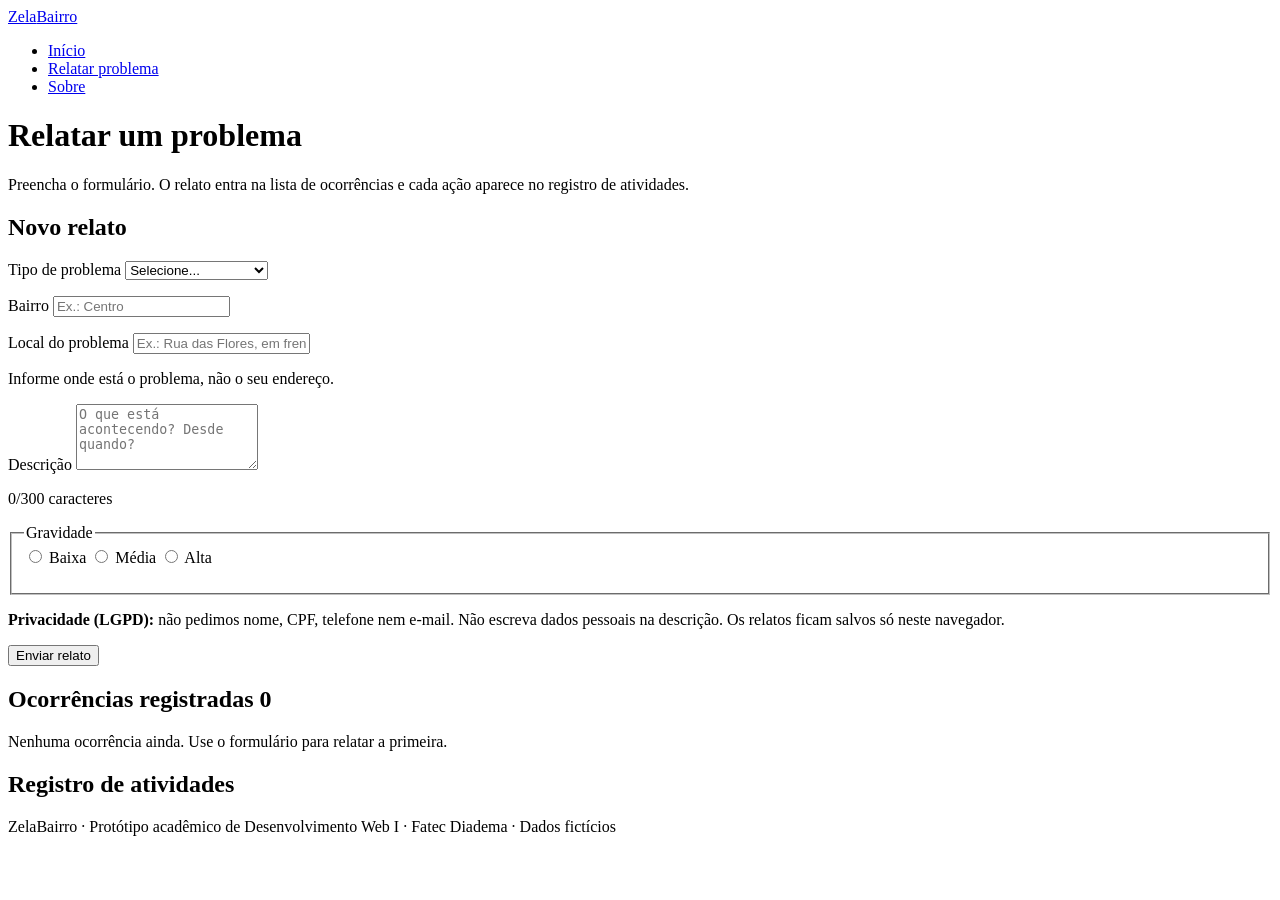
==== relatar.html @ abe84ed1 "Estrutura inicial: páginas Início, Relatar e Sobre com HTML semântico e navegação" ====
<!DOCTYPE html>
<html lang="pt-BR">
<head>
  <meta charset="UTF-8">
  <meta name="viewport" content="width=device-width, initial-scale=1.0">
  <meta name="description" content="Relate um problema de zeladoria e acompanhe as ocorrências registradas.">
  <title>ZelaBairro | Relatar problema</title>
  <link rel="stylesheet" href="css/style.css">
</head>
<body>
  <header class="cabecalho">
    <div class="largura-max cabecalho-conteudo">
      <a class="logo" href="index.html">Zela<span>Bairro</span></a>
      <nav class="menu" aria-label="Menu principal">
        <ul>
          <li><a href="index.html">Início</a></li>
          <li><a href="relatar.html" aria-current="page">Relatar problema</a></li>
          <li><a href="sobre.html">Sobre</a></li>
        </ul>
      </nav>
    </div>
  </header>

  <main class="largura-max conteudo">
    <h1>Relatar um problema</h1>
    <p class="subtitulo">Preencha o formulário. O relato entra na lista de ocorrências e cada ação aparece no registro de atividades.</p>

    <!-- Alerta para falhas ao carregar/salvar (mensagem simples, sem detalhes técnicos) -->
    <p id="alerta-sistema" class="alerta" role="alert" hidden></p>

    <div class="layout-relatar">
      <!-- ========== FORMULÁRIO ========== -->
      <section class="cartao area-formulario" aria-labelledby="titulo-formulario">
        <h2 id="titulo-formulario">Novo relato</h2>

        <form id="form-ocorrencia" class="formulario">
          <div class="linha-campos">
            <div class="campo">
              <label for="tipo">Tipo de problema</label>
              <select id="tipo" name="tipo" class="controle" required aria-describedby="erro-tipo">
                <option value="">Selecione...</option>
                <option value="buraco">Buraco na via</option>
                <option value="iluminacao">Iluminação apagada</option>
                <option value="lixo">Lixo ou entulho</option>
                <option value="calcada">Calçada danificada</option>
                <option value="arvore">Árvore com risco</option>
                <option value="outro">Outro</option>
              </select>
              <p id="erro-tipo" class="msg-erro" aria-live="polite"></p>
            </div>

            <div class="campo">
              <label for="bairro">Bairro</label>
              <input type="text" id="bairro" name="bairro" class="controle"
                     required minlength="3" maxlength="40" pattern="[A-Za-zÀ-ÿ ]+"
                     placeholder="Ex.: Centro" autocomplete="off"
                     aria-describedby="erro-bairro">
              <p id="erro-bairro" class="msg-erro" aria-live="polite"></p>
            </div>
          </div>

          <div class="campo">
            <label for="local">Local do problema</label>
            <input type="text" id="local" name="local" class="controle"
                   required minlength="5" maxlength="100"
                   placeholder="Ex.: Rua das Flores, em frente à padaria" autocomplete="off"
                   aria-describedby="dica-local erro-local">
            <p id="dica-local" class="dica">Informe onde está o problema, não o seu endereço.</p>
            <p id="erro-local" class="msg-erro" aria-live="polite"></p>
          </div>

          <div class="campo">
            <label for="descricao">Descrição</label>
            <textarea id="descricao" name="descricao" class="controle" rows="4"
                      required minlength="10" maxlength="300"
                      placeholder="O que está acontecendo? Desde quando?"
                      aria-describedby="contador-descricao erro-descricao"></textarea>
            <p id="contador-descricao" class="dica">0/300 caracteres</p>
            <p id="erro-descricao" class="msg-erro" aria-live="polite"></p>
          </div>

          <fieldset class="campo">
            <legend>Gravidade</legend>
            <div class="opcoes">
              <label><input type="radio" name="gravidade" value="baixa" required> Baixa</label>
              <label><input type="radio" name="gravidade" value="media"> Média</label>
              <label><input type="radio" name="gravidade" value="alta"> Alta</label>
            </div>
            <p id="erro-gravidade" class="msg-erro" aria-live="polite"></p>
          </fieldset>

          <!-- Só aparece no modo de edição -->
          <div class="campo" id="campo-status" hidden>
            <label for="status">Status</label>
            <select id="status" name="status" class="controle" aria-describedby="erro-status">
              <option value="aberto">Aberto</option>
              <option value="andamento">Em andamento</option>
              <option value="resolvido">Resolvido</option>
            </select>
            <p id="erro-status" class="msg-erro" aria-live="polite"></p>
          </div>

          <p class="aviso-privacidade">
            <strong>Privacidade (LGPD):</strong> não pedimos nome, CPF, telefone nem e-mail.
            Não escreva dados pessoais na descrição. Os relatos ficam salvos só neste navegador.
          </p>

          <p id="mensagem-formulario" class="mensagem" role="status"></p>

          <div class="acoes-formulario">
            <button type="submit" id="botao-enviar" class="botao botao-primario">Enviar relato</button>
            <button type="button" id="botao-cancelar" class="botao botao-secundario" hidden>Cancelar edição</button>
          </div>
        </form>
      </section>

      <!-- ========== LISTA DE OCORRÊNCIAS ========== -->
      <section class="area-lista" aria-labelledby="titulo-lista">
        <h2 id="titulo-lista">Ocorrências registradas <span id="contador-ocorrencias" class="contador">0</span></h2>
        <p id="lista-vazia" class="lista-vazia">Nenhuma ocorrência ainda. Use o formulário para relatar a primeira.</p>
        <ul id="lista-ocorrencias" class="lista-ocorrencias"></ul>
      </section>

      <!-- ========== REGISTRO DE ATIVIDADES ========== -->
      <section class="cartao area-registro" aria-labelledby="titulo-registro">
        <h2 id="titulo-registro">Registro de atividades</h2>
        <ol id="lista-registro" class="registro"></ol>
      </section>
    </div>
  </main>

  <footer class="rodape">
    <div class="largura-max">
      <p>ZelaBairro · Protótipo acadêmico de Desenvolvimento Web I · Fatec Diadema · Dados fictícios</p>
    </div>
  </footer>
</body>
</html>
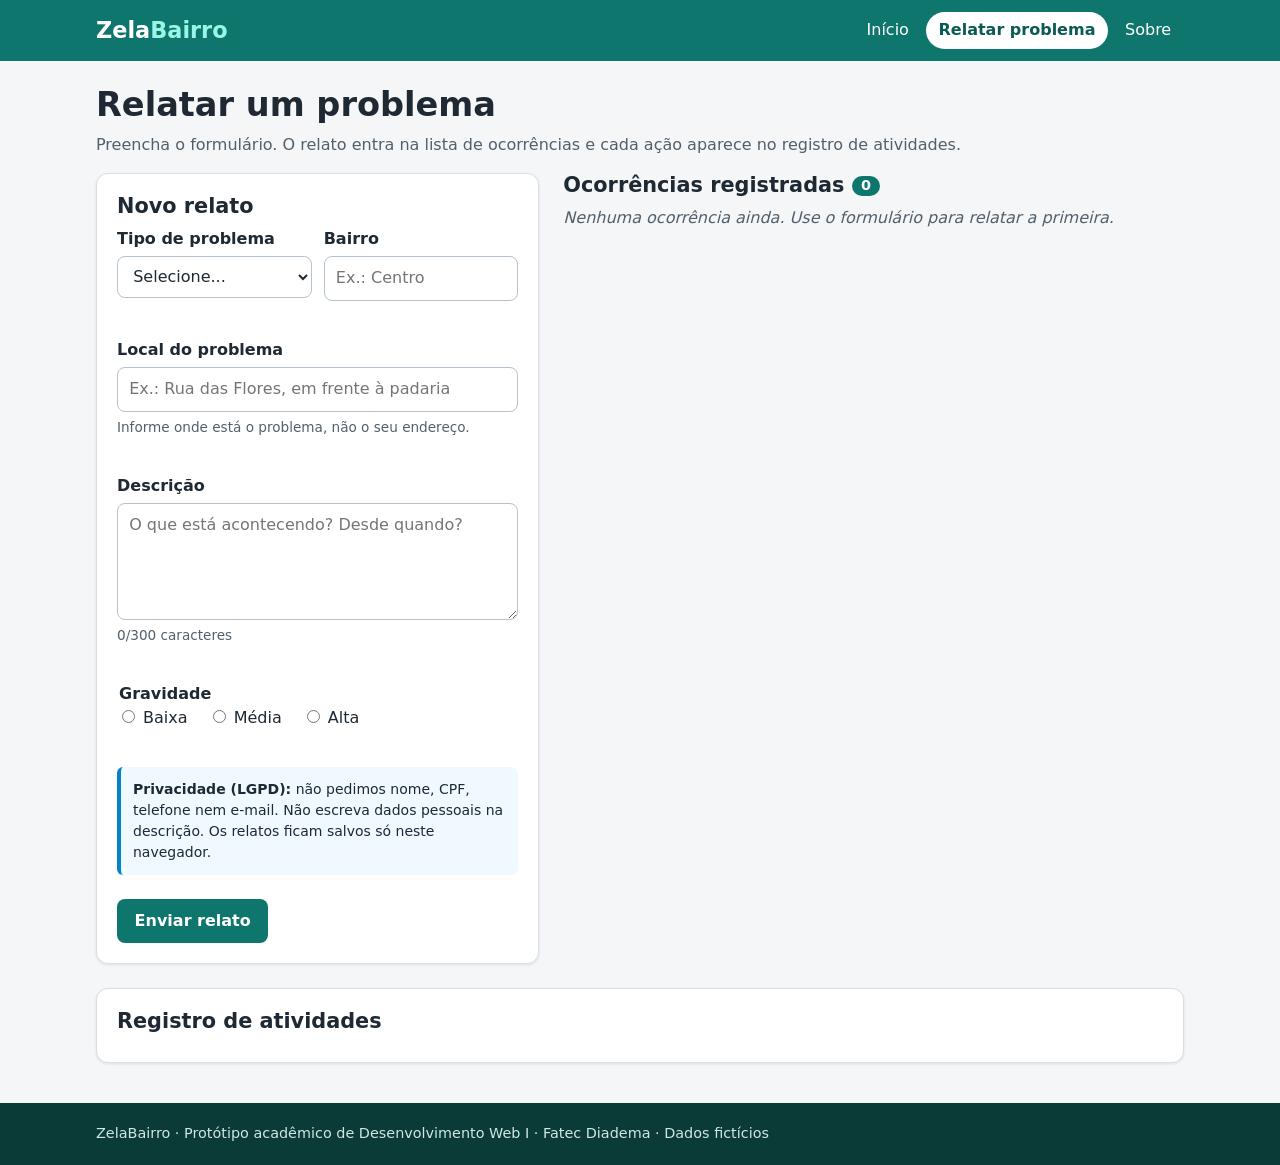
==== commit 0334b3b6: "Adicionar, listar, editar e remover ocorrências pelo DOM, com localStorage e try/catch" ====
--- a/relatar.html
+++ b/relatar.html
@@ -6,6 +6,10 @@
   <meta name="description" content="Relate um problema de zeladoria e acompanhe as ocorrências registradas.">
   <title>ZelaBairro | Relatar problema</title>
   <link rel="stylesheet" href="css/style.css">
+  <!-- JavaScript: "defer" executa os arquivos em ordem, depois que o HTML é carregado -->
+  <script src="js/validacao.js" defer></script>
+  <script src="js/registro.js" defer></script>
+  <script src="js/app.js" defer></script>
 </head>
 <body>
   <header class="cabecalho">
--- a/css/style.css
+++ b/css/style.css
@@ -0,0 +1,520 @@
+/* ==========================================================
+   ZelaBairro - folha de estilos principal
+   Abordagem Mobile First: os estilos base valem para celular.
+   As media queries no final ampliam o layout:
+     - tablet:  a partir de 768px
+     - desktop: a partir de 1024px
+   ========================================================== */
+
+/* ---------- 1. Variáveis (cores e medidas reutilizadas) ---------- */
+:root {
+  --cor-primaria: #0f766e;
+  --cor-primaria-escura: #0b5a54;
+  --cor-destaque: #f59e0b;
+  --cor-fundo: #f4f6f7;
+  --cor-superficie: #ffffff;
+  --cor-texto: #1f2933;
+  --cor-texto-suave: #52606d;
+  --cor-borda: #d9e0e5;
+  --cor-erro: #b42318;
+  --cor-sucesso: #027a48;
+  --raio: 12px;
+  --sombra: 0 1px 3px rgba(16, 24, 40, 0.1);
+}
+
+/* ---------- 2. Base ---------- */
+*,
+*::before,
+*::after {
+  box-sizing: border-box;
+}
+
+/* Garante que elementos com o atributo hidden fiquem escondidos,
+   mesmo quando uma classe define display (ex.: .campo e .botao) */
+[hidden] {
+  display: none !important;
+}
+
+body {
+  margin: 0;
+  min-height: 100vh;
+  display: flex;               /* Flexbox: rodapé sempre no fim da página */
+  flex-direction: column;
+  font-family: system-ui, -apple-system, "Segoe UI", Roboto, Arial, sans-serif;
+  font-size: 1rem;
+  line-height: 1.5;
+  color: var(--cor-texto);
+  background-color: var(--cor-fundo);
+}
+
+h1,
+h2,
+h3 {
+  margin: 0 0 0.5rem;
+  line-height: 1.2;
+  font-weight: 700;
+  color: var(--cor-texto);
+}
+
+h1 { font-size: 1.7rem; }
+h2 { font-size: 1.3rem; }
+h3 { font-size: 1.05rem; }
+
+p {
+  margin: 0 0 1rem;
+}
+
+a {
+  color: var(--cor-primaria);
+}
+
+/* Foco bem visível para quem navega pelo teclado (acessibilidade) */
+:focus-visible {
+  outline: 3px solid var(--cor-destaque);
+  outline-offset: 2px;
+}
+
+/* Limita a largura do conteúdo e centraliza na tela */
+.largura-max {
+  width: 100%;
+  max-width: 1120px;
+  margin: 0 auto;
+  padding: 0 1rem;
+}
+
+/* ---------- 3. Cabeçalho e menu (Flexbox) ---------- */
+.cabecalho {
+  background-color: var(--cor-primaria);
+}
+
+.cabecalho-conteudo {
+  display: flex;
+  flex-direction: column;      /* celular: logo em cima, menu embaixo */
+  gap: 0.5rem;
+  padding-top: 0.75rem;
+  padding-bottom: 0.75rem;
+}
+
+.logo {
+  color: #ffffff;
+  font-size: 1.4rem;
+  font-weight: 800;
+  text-decoration: none;
+}
+
+.logo span {
+  color: #99f6e4;
+}
+
+.menu ul {
+  display: flex;
+  flex-wrap: wrap;
+  gap: 0.25rem;
+  margin: 0;
+  padding: 0;
+  list-style: none;
+}
+
+.menu a {
+  display: block;
+  padding: 0.4rem 0.8rem;
+  border-radius: 999px;
+  color: #ffffff;
+  text-decoration: none;
+}
+
+.menu a:hover {
+  background-color: rgba(255, 255, 255, 0.15);
+}
+
+/* Página atual (aria-current="page") fica destacada no menu */
+.menu a[aria-current="page"] {
+  background-color: #ffffff;
+  color: var(--cor-primaria-escura);
+  font-weight: 600;
+}
+
+/* ---------- 4. Conteúdo principal ---------- */
+.conteudo {
+  flex: 1;                     /* ocupa o espaço livre e empurra o rodapé */
+  padding-top: 1.5rem;
+  padding-bottom: 2.5rem;
+}
+
+.secao {
+  margin-top: 2rem;
+}
+
+.subtitulo {
+  color: var(--cor-texto-suave);
+}
+
+.cartao {
+  padding: 1.25rem;
+  border: 1px solid var(--cor-borda);
+  border-radius: var(--raio);
+  background-color: var(--cor-superficie);
+  box-shadow: var(--sombra);
+}
+
+/* Bloco de destaque da página inicial */
+.destaque {
+  padding: 2rem 1.25rem;
+  border-radius: var(--raio);
+  background: linear-gradient(135deg, #ccfbf1, #e0f2fe);
+}
+
+.destaque p {
+  max-width: 60ch;
+  font-size: 1.1rem;
+  color: var(--cor-texto-suave);
+}
+
+/* Número do passo nos cards do Bootstrap (página inicial) */
+.passo {
+  display: inline-flex;
+  align-items: center;
+  justify-content: center;
+  width: 2rem;
+  height: 2rem;
+  margin-bottom: 0.75rem;
+  border-radius: 50%;
+  background-color: var(--cor-primaria);
+  color: #ffffff;
+  font-weight: 700;
+}
+
+/* Grade de cards da página Sobre (CSS Grid) */
+.grade {
+  display: grid;
+  grid-template-columns: 1fr;
+  gap: 1rem;
+}
+
+.grade .cartao p {
+  margin-bottom: 0;
+}
+
+.lista-simples {
+  padding-left: 1.2rem;
+}
+
+.lista-simples li {
+  margin-bottom: 0.5rem;
+}
+
+/* ---------- 5. Botões ---------- */
+.botao {
+  display: inline-block;
+  padding: 0.65rem 1.1rem;
+  border: 0;
+  border-radius: 8px;
+  font: inherit;
+  font-weight: 600;
+  text-decoration: none;
+  cursor: pointer;
+}
+
+.botao-primario {
+  background-color: var(--cor-primaria);
+  color: #ffffff;
+}
+
+.botao-primario:hover {
+  background-color: var(--cor-primaria-escura);
+}
+
+.botao-secundario {
+  background-color: #e4ecee;
+  color: var(--cor-texto);
+}
+
+.botao-perigo {
+  background-color: #fde8e7;
+  color: var(--cor-erro);
+}
+
+.botao-pequeno {
+  padding: 0.35rem 0.75rem;
+  font-size: 0.9rem;
+}
+
+/* ---------- 6. Formulário ---------- */
+.formulario {
+  display: grid;
+  gap: 0.75rem;
+}
+
+.linha-campos {
+  display: grid;
+  gap: 0.75rem;
+}
+
+.campo {
+  display: flex;
+  flex-direction: column;
+  gap: 0.3rem;
+  min-width: 0;
+}
+
+fieldset.campo {
+  margin: 0;
+  padding: 0;
+  border: 0;
+}
+
+.campo label,
+.campo legend {
+  font-weight: 600;
+}
+
+.controle {
+  width: 100%;
+  padding: 0.6rem 0.7rem;
+  border: 1px solid #b6c2cc;
+  border-radius: 8px;
+  background-color: #ffffff;
+  font: inherit;
+  color: inherit;
+}
+
+textarea.controle {
+  min-height: 6rem;
+  resize: vertical;
+}
+
+.opcoes {
+  display: flex;
+  flex-wrap: wrap;
+  gap: 0.5rem 1.25rem;
+}
+
+.opcoes label {
+  font-weight: 400;
+  cursor: pointer;
+}
+
+/* Campo com erro (classe colocada pelo JavaScript) */
+.controle.invalido {
+  border-color: var(--cor-erro);
+  background-color: #fff7f6;
+}
+
+.msg-erro {
+  min-height: 1.25rem;
+  margin: 0;
+  color: var(--cor-erro);
+  font-size: 0.875rem;
+}
+
+.dica {
+  margin: 0;
+  color: var(--cor-texto-suave);
+  font-size: 0.85rem;
+}
+
+.aviso-privacidade {
+  margin: 0;
+  padding: 0.75rem;
+  border-left: 4px solid #0284c7;
+  border-radius: 6px;
+  background-color: #f0f9ff;
+  font-size: 0.875rem;
+}
+
+.mensagem {
+  margin: 0;
+  font-weight: 600;
+}
+
+.mensagem.sucesso {
+  color: var(--cor-sucesso);
+}
+
+.mensagem.erro {
+  color: var(--cor-erro);
+}
+
+.acoes-formulario {
+  display: flex;
+  flex-wrap: wrap;
+  gap: 0.5rem;
+}
+
+.alerta {
+  padding: 0.75rem 1rem;
+  border-radius: 8px;
+  background-color: #fde8e7;
+  color: var(--cor-erro);
+  font-weight: 600;
+}
+
+/* ---------- 7. Página Relatar: layout e lista (CSS Grid) ---------- */
+.layout-relatar {
+  display: grid;
+  grid-template-columns: 1fr;  /* celular: tudo em uma coluna */
+  gap: 1.5rem;
+  margin-top: 1rem;
+}
+
+.contador {
+  display: inline-block;
+  min-width: 1.8rem;
+  padding: 0.1rem 0.5rem;
+  border-radius: 999px;
+  background-color: var(--cor-primaria);
+  color: #ffffff;
+  font-size: 0.9rem;
+  text-align: center;
+  vertical-align: middle;
+}
+
+.lista-vazia {
+  color: var(--cor-texto-suave);
+  font-style: italic;
+}
+
+.lista-ocorrencias {
+  display: grid;
+  grid-template-columns: 1fr;
+  gap: 0.75rem;
+  margin: 0;
+  padding: 0;
+  list-style: none;
+}
+
+.ocorrencia {
+  display: flex;
+  flex-direction: column;
+  gap: 0.5rem;
+}
+
+.ocorrencia p {
+  margin: 0;
+}
+
+.ocorrencia-topo {
+  display: flex;
+  flex-wrap: wrap;
+  align-items: center;
+  justify-content: space-between;
+  gap: 0.5rem;
+}
+
+.ocorrencia-topo h3 {
+  margin: 0;
+}
+
+.ocorrencia-local {
+  font-weight: 600;
+}
+
+.ocorrencia-meta {
+  color: var(--cor-texto-suave);
+  font-size: 0.85rem;
+}
+
+.ocorrencia-acoes {
+  display: flex;
+  gap: 0.5rem;
+}
+
+/* Etiquetas coloridas de gravidade e status */
+.etiqueta {
+  display: inline-block;
+  padding: 0.15rem 0.6rem;
+  border-radius: 999px;
+  font-size: 0.8rem;
+  font-weight: 600;
+}
+
+.gravidade-baixa { background-color: #dcfce7; color: #166534; }
+.gravidade-media { background-color: #fef3c7; color: #92400e; }
+.gravidade-alta  { background-color: #fee2e2; color: #991b1b; }
+
+.status-aberto    { background-color: #e5e7eb; color: #374151; }
+.status-andamento { background-color: #dbeafe; color: #1e40af; }
+.status-resolvido { background-color: #d1fae5; color: #065f46; }
+
+/* ---------- 8. Registro de atividades ---------- */
+.registro {
+  max-height: 260px;
+  margin: 0;
+  padding: 0;
+  overflow-y: auto;
+  list-style: none;
+  font-family: ui-monospace, Consolas, "Courier New", monospace;
+  font-size: 0.85rem;
+}
+
+.registro li {
+  padding: 0.4rem 0.25rem;
+  border-bottom: 1px solid var(--cor-borda);
+}
+
+.registro-sucesso { color: var(--cor-sucesso); }
+.registro-erro    { color: var(--cor-erro); }
+.registro-aviso   { color: var(--cor-texto-suave); }
+
+/* ---------- 9. Rodapé ---------- */
+.rodape {
+  padding: 1.25rem 0;
+  background-color: #0b3b37;
+  color: #cfe7e3;
+  font-size: 0.9rem;
+}
+
+.rodape p {
+  margin: 0;
+}
+
+/* ==========================================================
+   10. TABLET (a partir de 768px)
+   ========================================================== */
+@media (min-width: 768px) {
+  h1 {
+    font-size: 2.1rem;
+  }
+
+  .cabecalho-conteudo {
+    flex-direction: row;               /* logo à esquerda, menu à direita */
+    align-items: center;
+    justify-content: space-between;
+  }
+
+  .destaque {
+    padding: 3rem 2.5rem;
+  }
+
+  .linha-campos {
+    grid-template-columns: 1fr 1fr;    /* tipo e bairro lado a lado */
+  }
+
+  .lista-ocorrencias,
+  .grade {
+    grid-template-columns: repeat(2, 1fr);
+  }
+}
+
+/* ==========================================================
+   11. DESKTOP (a partir de 1024px)
+   ========================================================== */
+@media (min-width: 1024px) {
+  .layout-relatar {
+    grid-template-columns: 5fr 7fr;    /* formulário à esquerda, lista à direita */
+    align-items: start;
+  }
+
+  .area-formulario {
+    position: sticky;                  /* formulário acompanha a rolagem */
+    top: 1rem;
+  }
+
+  .area-registro {
+    grid-column: 1 / -1;               /* registro ocupa a largura toda */
+  }
+
+  .grade {
+    grid-template-columns: repeat(3, 1fr);
+  }
+}
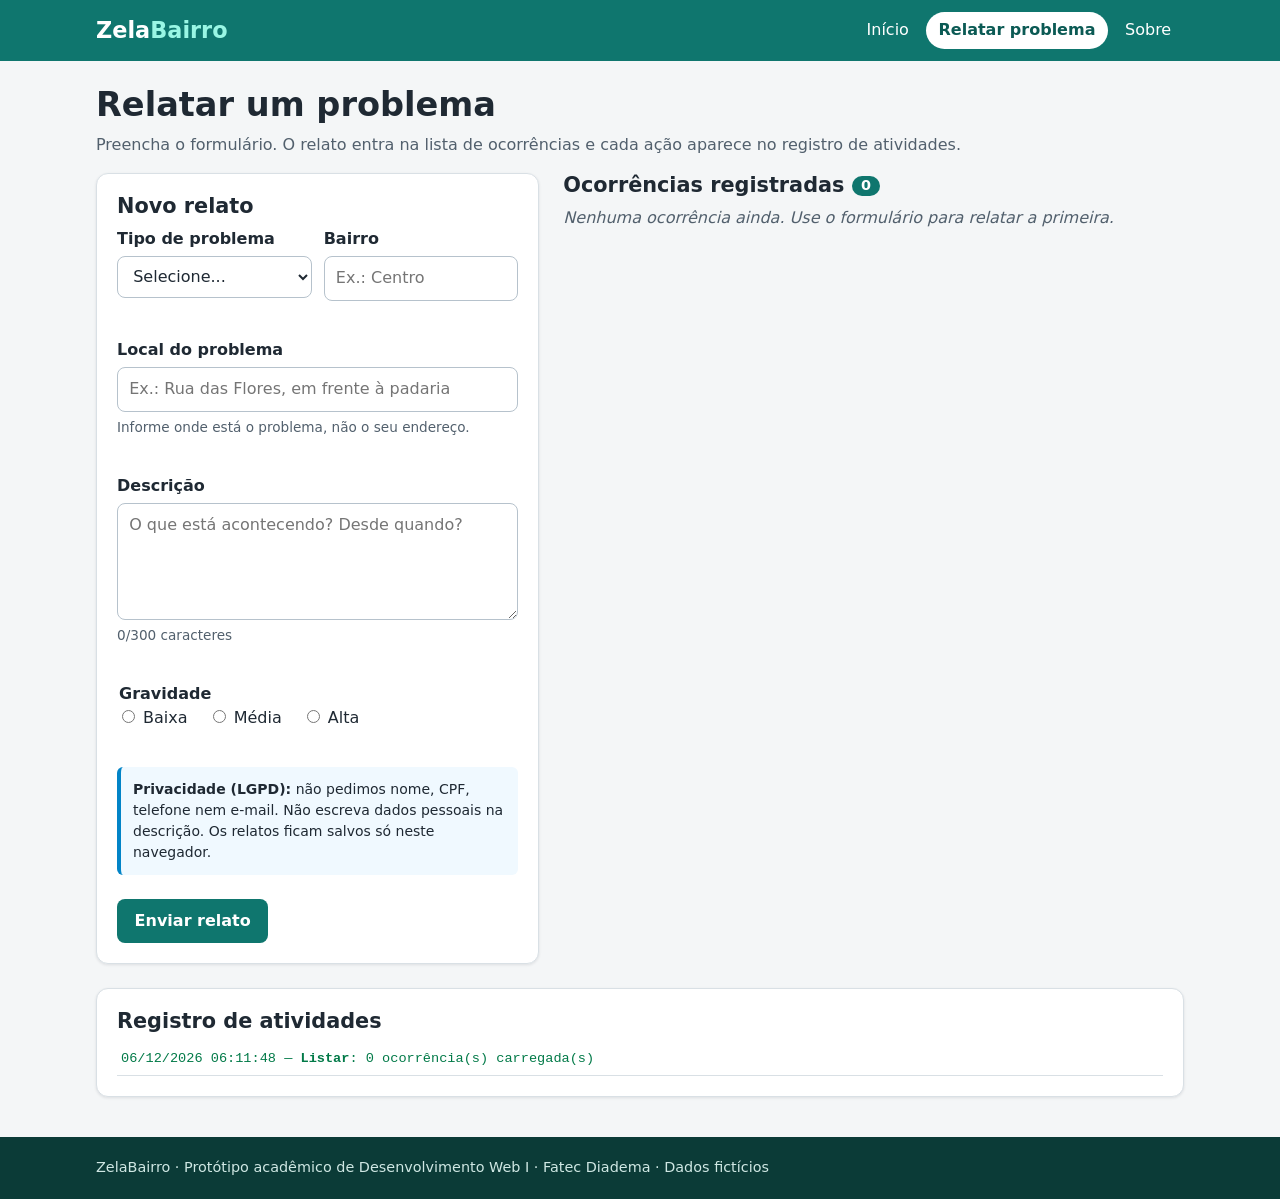
==== commit b21d91e8: "Favicon nas 3 páginas (evita erro 404 no console)" ====
--- a/relatar.html
+++ b/relatar.html
@@ -5,6 +5,7 @@
   <meta name="viewport" content="width=device-width, initial-scale=1.0">
   <meta name="description" content="Relate um problema de zeladoria e acompanhe as ocorrências registradas.">
   <title>ZelaBairro | Relatar problema</title>
+  <link rel="icon" href="img/favicon.svg" type="image/svg+xml">
   <link rel="stylesheet" href="css/style.css">
   <!-- JavaScript: "defer" executa os arquivos em ordem, depois que o HTML é carregado -->
   <script src="js/validacao.js" defer></script>
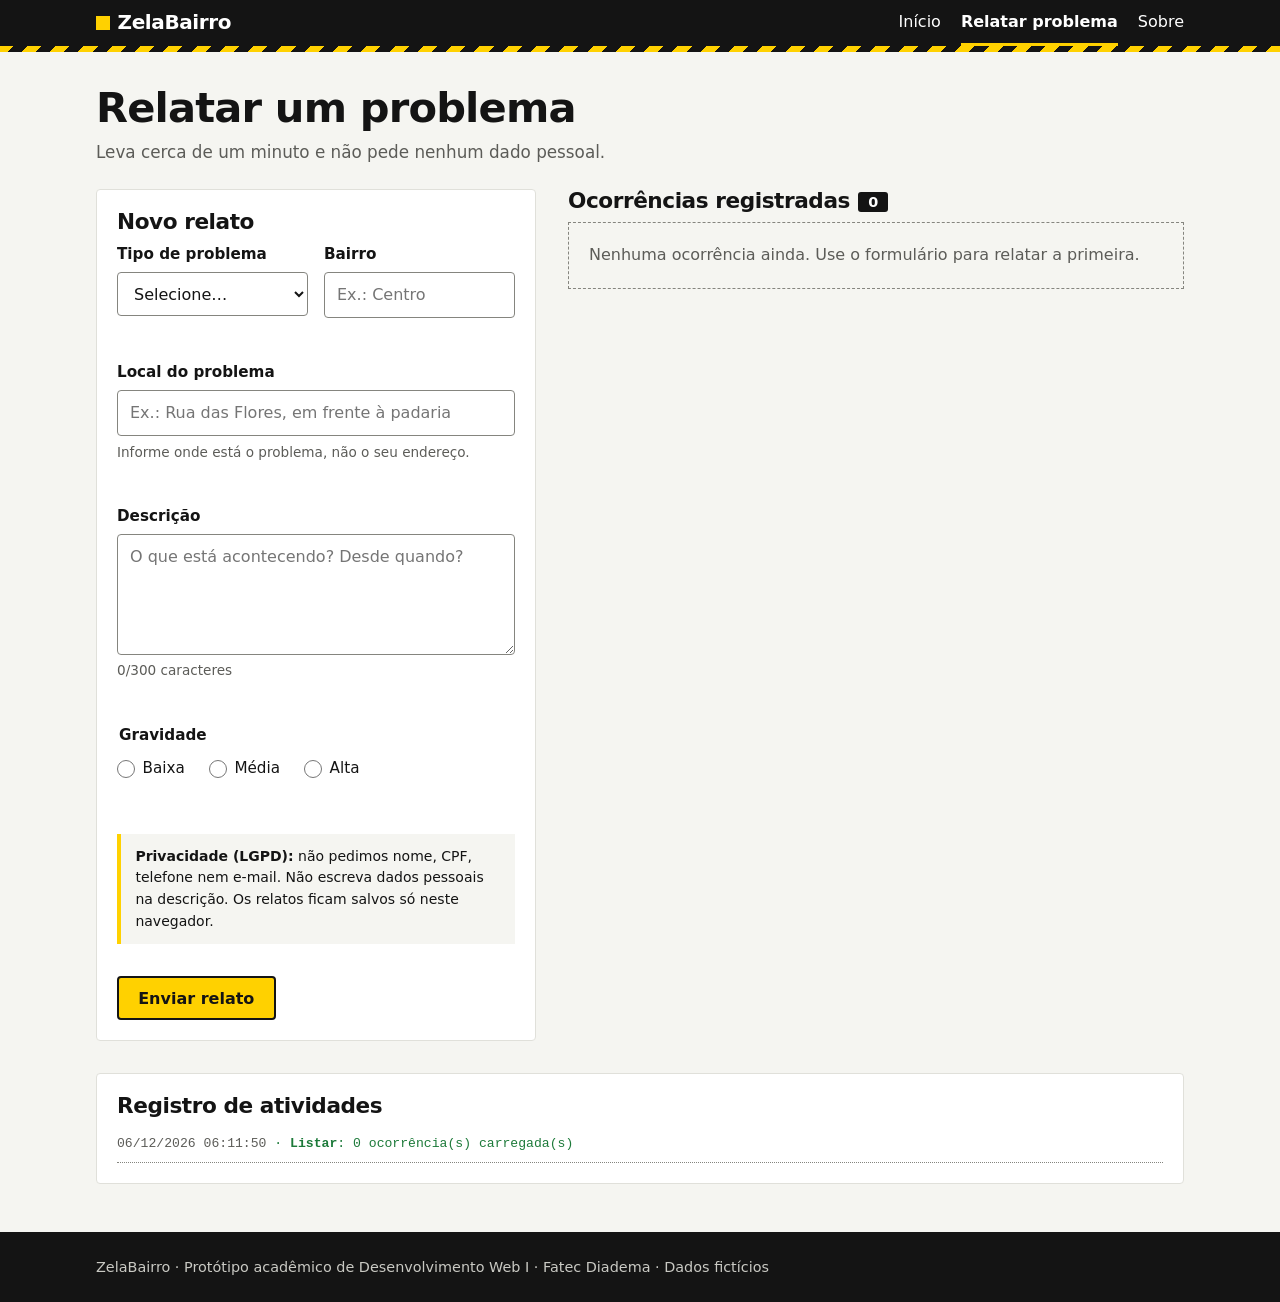
==== commit 1a502dcd: "Novo visual: preto, branco e amarelo de sinalização, títulos mais firmes e componentes sem sombra" ====
--- a/relatar.html
+++ b/relatar.html
@@ -5,6 +5,7 @@
   <meta name="viewport" content="width=device-width, initial-scale=1.0">
   <meta name="description" content="Relate um problema de zeladoria e acompanhe as ocorrências registradas.">
   <title>ZelaBairro | Relatar problema</title>
+  <meta name="theme-color" content="#141414">
   <link rel="icon" href="img/favicon.svg" type="image/svg+xml">
   <link rel="stylesheet" href="css/style.css">
   <!-- JavaScript: "defer" executa os arquivos em ordem, depois que o HTML é carregado -->
@@ -15,7 +16,7 @@
 <body>
   <header class="cabecalho">
     <div class="largura-max cabecalho-conteudo">
-      <a class="logo" href="index.html">Zela<span>Bairro</span></a>
+      <a class="logo" href="index.html">ZelaBairro</a>
       <nav class="menu" aria-label="Menu principal">
         <ul>
           <li><a href="index.html">Início</a></li>
@@ -28,7 +29,7 @@
 
   <main class="largura-max conteudo">
     <h1>Relatar um problema</h1>
-    <p class="subtitulo">Preencha o formulário. O relato entra na lista de ocorrências e cada ação aparece no registro de atividades.</p>
+    <p class="subtitulo">Leva cerca de um minuto e não pede nenhum dado pessoal.</p>
 
     <!-- Alerta para falhas ao carregar/salvar (mensagem simples, sem detalhes técnicos) -->
     <p id="alerta-sistema" class="alerta" role="alert" hidden></p>
@@ -43,7 +44,7 @@
             <div class="campo">
               <label for="tipo">Tipo de problema</label>
               <select id="tipo" name="tipo" class="controle" required aria-describedby="erro-tipo">
-                <option value="">Selecione...</option>
+                <option value="">Selecione…</option>
                 <option value="buraco">Buraco na via</option>
                 <option value="iluminacao">Iluminação apagada</option>
                 <option value="lixo">Lixo ou entulho</option>
--- a/css/style.css
+++ b/css/style.css
@@ -1,5 +1,6 @@
 /* ==========================================================
    ZelaBairro - folha de estilos principal
+   Visual: preto e branco com o amarelo das placas de sinalização.
    Abordagem Mobile First: os estilos base valem para celular.
    As media queries no final ampliam o layout:
      - tablet:  a partir de 768px
@@ -8,18 +9,18 @@
 
 /* ---------- 1. Variáveis (cores e medidas reutilizadas) ---------- */
 :root {
-  --cor-primaria: #0f766e;
-  --cor-primaria-escura: #0b5a54;
-  --cor-destaque: #f59e0b;
-  --cor-fundo: #f4f6f7;
-  --cor-superficie: #ffffff;
-  --cor-texto: #1f2933;
-  --cor-texto-suave: #52606d;
-  --cor-borda: #d9e0e5;
-  --cor-erro: #b42318;
-  --cor-sucesso: #027a48;
-  --raio: 12px;
-  --sombra: 0 1px 3px rgba(16, 24, 40, 0.1);
+  color-scheme: light;
+  --tinta: #141414;          /* quase preto: textos e fundos fortes */
+  --texto-suave: #5c5c58;    /* textos secundários */
+  --papel: #ffffff;          /* superfícies (formulário, itens da lista) */
+  --fundo: #f5f5f1;          /* fundo da página */
+  --linha: #e0e0da;          /* bordas leves */
+  --linha-forte: #85857f;    /* borda dos campos (contraste mínimo de 3:1) */
+  --sinal: #ffd100;          /* amarelo de sinalização */
+  --erro: #b3261e;
+  --sucesso: #1d7a3a;
+  --info: #1f5fbf;
+  --raio: 4px;
 }
 
 /* ---------- 2. Base ---------- */
@@ -42,36 +43,60 @@
   flex-direction: column;
   font-family: system-ui, -apple-system, "Segoe UI", Roboto, Arial, sans-serif;
   font-size: 1rem;
-  line-height: 1.5;
-  color: var(--cor-texto);
-  background-color: var(--cor-fundo);
+  line-height: 1.55;
+  color: var(--tinta);
+  background-color: var(--fundo);
+  -webkit-font-smoothing: antialiased;
 }
 
 h1,
 h2,
 h3 {
   margin: 0 0 0.5rem;
-  line-height: 1.2;
-  font-weight: 700;
-  color: var(--cor-texto);
-}
-
-h1 { font-size: 1.7rem; }
-h2 { font-size: 1.3rem; }
-h3 { font-size: 1.05rem; }
+  line-height: 1.15;
+  font-weight: 800;
+  letter-spacing: -0.02em;     /* títulos mais "fechados", com mais presença */
+  color: var(--tinta);
+  text-wrap: balance;          /* quebra as linhas do título de forma equilibrada */
+}
+
+h1 { font-size: 2rem; }
+h2 { font-size: 1.35rem; }
+h3 { font-size: 1.05rem; letter-spacing: -0.01em; }
 
 p {
   margin: 0 0 1rem;
 }
 
 a {
-  color: var(--cor-primaria);
+  color: var(--tinta);
+  text-decoration-thickness: 1px;
+  text-underline-offset: 0.2em;
+}
+
+a:hover {
+  text-decoration-thickness: 2px;
+}
+
+/* Tira o atraso de toque duplo no celular */
+a,
+button,
+input,
+select,
+textarea,
+label {
+  touch-action: manipulation;
 }
 
 /* Foco bem visível para quem navega pelo teclado (acessibilidade) */
 :focus-visible {
-  outline: 3px solid var(--cor-destaque);
+  outline: 3px solid var(--tinta);
   outline-offset: 2px;
+}
+
+/* Ao seguir um link #âncora, o título não fica colado no topo */
+[id] {
+  scroll-margin-top: 1rem;
 }
 
 /* Limita a largura do conteúdo e centraliza na tela */
@@ -82,34 +107,53 @@
   padding: 0 1rem;
 }
 
+/* Linhas de texto com largura confortável de leitura */
+.texto {
+  max-width: 65ch;
+}
+
 /* ---------- 3. Cabeçalho e menu (Flexbox) ---------- */
 .cabecalho {
-  background-color: var(--cor-primaria);
+  background-color: var(--tinta);
+}
+
+/* Faixa zebrada amarela e preta, como as de sinalização de obra */
+.cabecalho::after {
+  content: "";
+  display: block;
+  height: 6px;
+  background: repeating-linear-gradient(-45deg, var(--sinal) 0 10px, var(--tinta) 10px 20px);
 }
 
 .cabecalho-conteudo {
   display: flex;
   flex-direction: column;      /* celular: logo em cima, menu embaixo */
+  padding-top: 0.75rem;
+}
+
+.logo {
+  display: inline-flex;
+  align-items: center;
   gap: 0.5rem;
-  padding-top: 0.75rem;
-  padding-bottom: 0.75rem;
-}
-
-.logo {
   color: #ffffff;
-  font-size: 1.4rem;
+  font-size: 1.25rem;
   font-weight: 800;
+  letter-spacing: -0.02em;
   text-decoration: none;
 }
 
-.logo span {
-  color: #99f6e4;
+/* Quadradinho amarelo antes do nome, como uma placa */
+.logo::before {
+  content: "";
+  width: 0.85rem;
+  height: 0.85rem;
+  background-color: var(--sinal);
 }
 
 .menu ul {
   display: flex;
   flex-wrap: wrap;
-  gap: 0.25rem;
+  gap: 0 1.25rem;
   margin: 0;
   padding: 0;
   list-style: none;
@@ -117,143 +161,269 @@
 
 .menu a {
   display: block;
-  padding: 0.4rem 0.8rem;
-  border-radius: 999px;
+  padding: 0.65rem 0;          /* área de toque com cerca de 44px de altura */
   color: #ffffff;
   text-decoration: none;
 }
 
 .menu a:hover {
-  background-color: rgba(255, 255, 255, 0.15);
-}
-
-/* Página atual (aria-current="page") fica destacada no menu */
+  text-decoration: underline;
+  text-decoration-thickness: 2px;
+}
+
+/* Página atual (aria-current="page"): traço amarelo embaixo */
 .menu a[aria-current="page"] {
-  background-color: #ffffff;
-  color: var(--cor-primaria-escura);
-  font-weight: 600;
+  font-weight: 700;
+  box-shadow: inset 0 -3px 0 var(--sinal);
+}
+
+/* No fundo preto, o contorno de foco fica amarelo */
+.cabecalho :focus-visible {
+  outline-color: var(--sinal);
 }
 
 /* ---------- 4. Conteúdo principal ---------- */
 .conteudo {
   flex: 1;                     /* ocupa o espaço livre e empurra o rodapé */
-  padding-top: 1.5rem;
-  padding-bottom: 2.5rem;
+  padding-top: 2rem;
+  padding-bottom: 3rem;
 }
 
 .secao {
-  margin-top: 2rem;
+  margin-top: 3rem;
 }
 
 .subtitulo {
-  color: var(--cor-texto-suave);
+  max-width: 60ch;
+  color: var(--texto-suave);
+  font-size: 1.05rem;
 }
 
 .cartao {
   padding: 1.25rem;
-  border: 1px solid var(--cor-borda);
+  border: 1px solid var(--linha);
   border-radius: var(--raio);
-  background-color: var(--cor-superficie);
-  box-shadow: var(--sombra);
-}
-
-/* Bloco de destaque da página inicial */
-.destaque {
-  padding: 2rem 1.25rem;
-  border-radius: var(--raio);
-  background: linear-gradient(135deg, #ccfbf1, #e0f2fe);
-}
-
-.destaque p {
-  max-width: 60ch;
-  font-size: 1.1rem;
-  color: var(--cor-texto-suave);
-}
-
-/* Número do passo nos cards do Bootstrap (página inicial) */
-.passo {
+  background-color: var(--papel);
+}
+
+.link-forte {
+  font-weight: 700;
+}
+
+/* ---------- 5. Página inicial ---------- */
+.heroi {
+  display: grid;
+  gap: 2rem;
+  padding: 0.5rem 0 2.5rem;
+  border-bottom: 1px solid var(--linha);
+}
+
+.heroi h1 {
+  font-size: 2.4rem;
+}
+
+.heroi-lide {
+  max-width: 46ch;
+  color: var(--texto-suave);
+  font-size: 1.15rem;
+}
+
+.heroi-acoes {
+  display: flex;
+  flex-wrap: wrap;
+  align-items: center;
+  gap: 0.75rem 1.5rem;
+}
+
+/* Quadro com borda grossa, lembrando uma placa */
+.placa {
+  padding: 1.25rem 1.5rem 0.75rem;
+  border: 2px solid var(--tinta);
+  background-color: var(--papel);
+}
+
+.placa h2 {
+  font-size: 1.05rem;
+}
+
+.placa ul {
+  margin: 0;
+  padding: 0;
+  list-style: none;
+}
+
+.placa li {
+  display: flex;
+  align-items: center;
+  gap: 0.6rem;
+  padding: 0.55rem 0;
+  border-top: 1px solid var(--linha);
+  font-weight: 600;
+}
+
+.placa li::before {
+  content: "";
+  flex-shrink: 0;
+  width: 0.6rem;
+  height: 0.6rem;
+  background-color: var(--sinal);
+  outline: 1px solid var(--tinta);
+}
+
+.problema {
+  display: grid;
+  gap: 1.5rem;
+}
+
+/* Número em destaque com a fonte do dado */
+.numero {
+  margin: 0;
+  padding-left: 1rem;
+  border-left: 6px solid var(--sinal);
+  color: var(--texto-suave);
+}
+
+.numero strong {
+  display: block;
+  color: var(--tinta);
+  font-size: 3.25rem;
+  font-weight: 800;
+  line-height: 1;
+  letter-spacing: -0.03em;
+  font-variant-numeric: tabular-nums;
+}
+
+/* Cards do Bootstrap ("Como funciona") seguindo as cores do site */
+.card {
+  color: var(--tinta);
+}
+
+.card-text {
+  color: var(--texto-suave);
+}
+
+/* ---------- 6. Página Sobre ---------- */
+.lista-ods {
+  display: grid;
+  gap: 1.5rem;
+  margin: 0;
+  padding: 0;
+  list-style: none;
+}
+
+.lista-ods li {
+  padding-top: 0.75rem;
+  border-top: 6px solid var(--tinta);
+}
+
+/* Cores oficiais de cada ODS (ONU) */
+.lista-ods li.ods-9 { border-top-color: #fd6925; }
+.lista-ods li.ods-11 { border-top-color: #fd9d24; }
+.lista-ods li.ods-16 { border-top-color: #00689d; }
+
+.lista-ods p {
+  margin: 0;
+  color: var(--texto-suave);
+}
+
+.ods-numero {
+  display: block;
+  margin-bottom: 0.25rem;
+  color: var(--texto-suave);
+  font-size: 0.85rem;
+  font-weight: 700;
+  font-variant-numeric: tabular-nums;
+}
+
+.lista-definicoes {
+  max-width: 70ch;
+  margin: 0;
+}
+
+.lista-definicoes div {
+  display: grid;
+  gap: 0.25rem;
+  padding: 0.85rem 0;
+  border-top: 1px solid var(--linha);
+}
+
+.lista-definicoes dt {
+  font-weight: 700;
+}
+
+.lista-definicoes dd {
+  margin: 0;
+  color: var(--texto-suave);
+}
+
+/* ---------- 7. Botões ---------- */
+.botao {
   display: inline-flex;
   align-items: center;
   justify-content: center;
-  width: 2rem;
-  height: 2rem;
-  margin-bottom: 0.75rem;
-  border-radius: 50%;
-  background-color: var(--cor-primaria);
-  color: #ffffff;
-  font-weight: 700;
-}
-
-/* Grade de cards da página Sobre (CSS Grid) */
-.grade {
-  display: grid;
-  grid-template-columns: 1fr;
-  gap: 1rem;
-}
-
-.grade .cartao p {
-  margin-bottom: 0;
-}
-
-.lista-simples {
-  padding-left: 1.2rem;
-}
-
-.lista-simples li {
-  margin-bottom: 0.5rem;
-}
-
-/* ---------- 5. Botões ---------- */
-.botao {
-  display: inline-block;
-  padding: 0.65rem 1.1rem;
-  border: 0;
-  border-radius: 8px;
+  min-height: 44px;            /* alvo de toque confortável */
+  padding: 0.6rem 1.2rem;
+  border: 2px solid var(--tinta);
+  border-radius: var(--raio);
   font: inherit;
-  font-weight: 600;
+  font-weight: 700;
+  line-height: 1.2;
   text-decoration: none;
   cursor: pointer;
+  transition: background-color 0.12s, color 0.12s;
 }
 
 .botao-primario {
-  background-color: var(--cor-primaria);
-  color: #ffffff;
+  background-color: var(--sinal);
+  color: var(--tinta);
 }
 
 .botao-primario:hover {
-  background-color: var(--cor-primaria-escura);
+  background-color: var(--tinta);
+  color: var(--sinal);
 }
 
 .botao-secundario {
-  background-color: #e4ecee;
-  color: var(--cor-texto);
+  background-color: var(--papel);
+  color: var(--tinta);
+}
+
+.botao-secundario:hover {
+  background-color: var(--fundo);
 }
 
 .botao-perigo {
-  background-color: #fde8e7;
-  color: var(--cor-erro);
+  border-color: var(--erro);
+  background-color: var(--papel);
+  color: var(--erro);
+}
+
+.botao-perigo:hover {
+  background-color: #fdecea;
 }
 
 .botao-pequeno {
-  padding: 0.35rem 0.75rem;
+  min-height: 40px;
+  padding: 0.35rem 0.85rem;
+  border-width: 1.5px;
   font-size: 0.9rem;
 }
 
-/* ---------- 6. Formulário ---------- */
+/* ---------- 8. Formulário ---------- */
 .formulario {
   display: grid;
-  gap: 0.75rem;
+  gap: 1rem;
 }
 
 .linha-campos {
   display: grid;
-  gap: 0.75rem;
+  gap: 1rem;
 }
 
 .campo {
   display: flex;
   flex-direction: column;
-  gap: 0.3rem;
+  gap: 0.35rem;
   min-width: 0;
 }
 
@@ -265,74 +435,97 @@
 
 .campo label,
 .campo legend {
-  font-weight: 600;
+  font-size: 0.95rem;
+  font-weight: 700;
 }
 
 .controle {
   width: 100%;
-  padding: 0.6rem 0.7rem;
-  border: 1px solid #b6c2cc;
-  border-radius: 8px;
-  background-color: #ffffff;
+  min-height: 44px;
+  padding: 0.6rem 0.75rem;
+  border: 1px solid var(--linha-forte);
+  border-radius: var(--raio);
+  background-color: var(--papel);
   font: inherit;
   color: inherit;
 }
 
+/* Foco do campo: contorno preto com uma "aura" amarela */
+.controle:focus-visible {
+  outline: 2px solid var(--tinta);
+  outline-offset: 0;
+  box-shadow: 0 0 0 5px var(--sinal);
+}
+
 textarea.controle {
-  min-height: 6rem;
+  min-height: 7rem;
   resize: vertical;
 }
 
 .opcoes {
   display: flex;
   flex-wrap: wrap;
-  gap: 0.5rem 1.25rem;
+  gap: 0 1.5rem;
 }
 
 .opcoes label {
-  font-weight: 400;
+  display: inline-flex;
+  align-items: center;
+  gap: 0.45rem;
+  min-height: 44px;            /* o texto também é área de clique */
+  font-weight: 500;
   cursor: pointer;
 }
 
-/* Campo com erro (classe colocada pelo JavaScript) */
+.opcoes input {
+  width: 1.15rem;
+  height: 1.15rem;
+  margin: 0;
+  accent-color: var(--tinta);
+}
+
+/* Campo com erro (classe colocada pelo JavaScript).
+   O box-shadow engrossa a borda sem mudar o tamanho do campo. */
 .controle.invalido {
-  border-color: var(--cor-erro);
-  background-color: #fff7f6;
+  border-color: var(--erro);
+  box-shadow: inset 0 0 0 1px var(--erro);
+  background-color: #fff8f7;
 }
 
 .msg-erro {
-  min-height: 1.25rem;
-  margin: 0;
-  color: var(--cor-erro);
+  min-height: 1.3rem;          /* reserva o espaço: a página não "pula" */
+  margin: 0;
+  color: var(--erro);
   font-size: 0.875rem;
+  font-weight: 500;
 }
 
 .dica {
   margin: 0;
-  color: var(--cor-texto-suave);
+  color: var(--texto-suave);
   font-size: 0.85rem;
+  font-variant-numeric: tabular-nums;
 }
 
 .aviso-privacidade {
   margin: 0;
-  padding: 0.75rem;
-  border-left: 4px solid #0284c7;
-  border-radius: 6px;
-  background-color: #f0f9ff;
+  padding: 0.75rem 0.9rem;
+  border-left: 4px solid var(--sinal);
+  background-color: var(--fundo);
   font-size: 0.875rem;
 }
 
 .mensagem {
   margin: 0;
-  font-weight: 600;
+  font-weight: 700;
 }
 
 .mensagem.sucesso {
-  color: var(--cor-sucesso);
+  color: var(--sucesso);
 }
 
 .mensagem.erro {
-  color: var(--cor-erro);
+  color: var(--erro);
 }
 
 .acoes-formulario {
@@ -343,35 +536,42 @@
 
 .alerta {
   padding: 0.75rem 1rem;
-  border-radius: 8px;
-  background-color: #fde8e7;
-  color: var(--cor-erro);
-  font-weight: 600;
-}
-
-/* ---------- 7. Página Relatar: layout e lista (CSS Grid) ---------- */
+  border-left: 4px solid var(--erro);
+  background-color: #fdecea;
+  color: var(--erro);
+  font-weight: 700;
+}
+
+/* ---------- 9. Página Relatar: layout e lista (CSS Grid) ---------- */
 .layout-relatar {
   display: grid;
   grid-template-columns: 1fr;  /* celular: tudo em uma coluna */
-  gap: 1.5rem;
-  margin-top: 1rem;
+  gap: 2rem;
+  margin-top: 1.5rem;
+}
+
+.area-lista h2 {
+  display: flex;
+  align-items: center;
+  gap: 0.5rem;
 }
 
 .contador {
-  display: inline-block;
-  min-width: 1.8rem;
-  padding: 0.1rem 0.5rem;
-  border-radius: 999px;
-  background-color: var(--cor-primaria);
+  min-width: 1.9rem;
+  padding: 0.1rem 0.45rem;
+  border-radius: 3px;
+  background-color: var(--tinta);
   color: #ffffff;
   font-size: 0.9rem;
+  letter-spacing: 0;
   text-align: center;
-  vertical-align: middle;
+  font-variant-numeric: tabular-nums;
 }
 
 .lista-vazia {
-  color: var(--cor-texto-suave);
-  font-style: italic;
+  padding: 1.25rem;
+  border: 1px dashed var(--linha-forte);
+  color: var(--texto-suave);
 }
 
 .lista-ocorrencias {
@@ -387,80 +587,121 @@
   display: flex;
   flex-direction: column;
   gap: 0.5rem;
-}
+  border-left-width: 5px;      /* a cor vem da gravidade (classes borda-*) */
+}
+
+.borda-baixa { border-left-color: #1d7a3a; }
+.borda-media { border-left-color: #e0a100; }
+.borda-alta { border-left-color: #b3261e; }
 
 .ocorrencia p {
   margin: 0;
 }
 
 .ocorrencia-topo {
+  display: flex;
+  flex-wrap: wrap;
+  align-items: baseline;
+  justify-content: space-between;
+  gap: 0.25rem 0.75rem;
+}
+
+.ocorrencia-topo h3 {
+  margin: 0;
+  font-size: 1.1rem;
+}
+
+.ocorrencia-local {
+  font-weight: 600;
+}
+
+.ocorrencia-meta {
   display: flex;
   flex-wrap: wrap;
   align-items: center;
-  justify-content: space-between;
   gap: 0.5rem;
-}
-
-.ocorrencia-topo h3 {
-  margin: 0;
-}
-
-.ocorrencia-local {
-  font-weight: 600;
-}
-
-.ocorrencia-meta {
-  color: var(--cor-texto-suave);
+  color: var(--texto-suave);
   font-size: 0.85rem;
+  font-variant-numeric: tabular-nums;
 }
 
 .ocorrencia-acoes {
   display: flex;
   gap: 0.5rem;
-}
-
-/* Etiquetas coloridas de gravidade e status */
+  margin-top: 0.25rem;
+}
+
+/* Etiquetas de gravidade e de status */
 .etiqueta {
-  display: inline-block;
-  padding: 0.15rem 0.6rem;
-  border-radius: 999px;
+  display: inline-flex;
+  align-items: center;
+  gap: 0.35rem;
   font-size: 0.8rem;
-  font-weight: 600;
-}
-
-.gravidade-baixa { background-color: #dcfce7; color: #166534; }
-.gravidade-media { background-color: #fef3c7; color: #92400e; }
-.gravidade-alta  { background-color: #fee2e2; color: #991b1b; }
-
-.status-aberto    { background-color: #e5e7eb; color: #374151; }
-.status-andamento { background-color: #dbeafe; color: #1e40af; }
-.status-resolvido { background-color: #d1fae5; color: #065f46; }
-
-/* ---------- 8. Registro de atividades ---------- */
+  font-weight: 700;
+  white-space: nowrap;
+}
+
+/* Gravidade: bolinha colorida + texto (a cor nunca é a única informação) */
+.gravidade-baixa { color: #1d7a3a; }
+.gravidade-media { color: #8a5a00; }
+.gravidade-alta { color: #b3261e; }
+
+.gravidade-baixa::before,
+.gravidade-media::before,
+.gravidade-alta::before {
+  content: "";
+  width: 0.55rem;
+  height: 0.55rem;
+  border-radius: 50%;
+  background-color: currentColor;
+}
+
+/* Status: selo com borda, em letras maiúsculas pequenas */
+.status-aberto,
+.status-andamento,
+.status-resolvido {
+  padding: 0.1rem 0.45rem;
+  border: 1px solid currentColor;
+  border-radius: 3px;
+  font-size: 0.72rem;
+  letter-spacing: 0.04em;
+  text-transform: uppercase;
+}
+
+.status-aberto { color: var(--texto-suave); }
+.status-andamento { color: var(--info); }
+.status-resolvido { color: var(--sucesso); }
+
+/* ---------- 10. Registro de atividades ---------- */
 .registro {
-  max-height: 260px;
+  max-height: 280px;
   margin: 0;
   padding: 0;
   overflow-y: auto;
   list-style: none;
-  font-family: ui-monospace, Consolas, "Courier New", monospace;
-  font-size: 0.85rem;
+  font-family: ui-monospace, "SFMono-Regular", Menlo, Consolas, monospace;
+  font-size: 0.82rem;
+  font-variant-numeric: tabular-nums;
 }
 
 .registro li {
-  padding: 0.4rem 0.25rem;
-  border-bottom: 1px solid var(--cor-borda);
-}
-
-.registro-sucesso { color: var(--cor-sucesso); }
-.registro-erro    { color: var(--cor-erro); }
-.registro-aviso   { color: var(--cor-texto-suave); }
-
-/* ---------- 9. Rodapé ---------- */
+  padding: 0.45rem 0;
+  border-bottom: 1px dotted var(--linha-forte);
+}
+
+.registro time {
+  color: var(--texto-suave);
+}
+
+.registro-sucesso { color: var(--sucesso); }
+.registro-erro { color: var(--erro); }
+.registro-aviso { color: var(--texto-suave); }
+
+/* ---------- 11. Rodapé ---------- */
 .rodape {
-  padding: 1.25rem 0;
-  background-color: #0b3b37;
-  color: #cfe7e3;
+  padding: 1.5rem 0;
+  background-color: var(--tinta);
+  color: #c9c9c3;
   font-size: 0.9rem;
 }
 
@@ -468,38 +709,72 @@
   margin: 0;
 }
 
+/* Quem pede menos movimento no sistema não recebe transições */
+@media (prefers-reduced-motion: reduce) {
+  * {
+    transition: none !important;
+    scroll-behavior: auto !important;
+  }
+}
+
 /* ==========================================================
-   10. TABLET (a partir de 768px)
+   12. TABLET (a partir de 768px)
    ========================================================== */
 @media (min-width: 768px) {
   h1 {
-    font-size: 2.1rem;
+    font-size: 2.6rem;
   }
 
   .cabecalho-conteudo {
     flex-direction: row;               /* logo à esquerda, menu à direita */
     align-items: center;
     justify-content: space-between;
-  }
-
-  .destaque {
-    padding: 3rem 2.5rem;
+    padding-top: 0;
+  }
+
+  .heroi h1 {
+    font-size: 3.2rem;
   }
 
   .linha-campos {
     grid-template-columns: 1fr 1fr;    /* tipo e bairro lado a lado */
   }
 
-  .lista-ocorrencias,
-  .grade {
+  .lista-ocorrencias {
     grid-template-columns: repeat(2, 1fr);
   }
+
+  .lista-ods {
+    grid-template-columns: repeat(3, 1fr);
+  }
+
+  .lista-definicoes div {
+    grid-template-columns: 15rem 1fr;  /* termo à esquerda, explicação à direita */
+    gap: 1.5rem;
+  }
 }
 
 /* ==========================================================
-   11. DESKTOP (a partir de 1024px)
+   13. DESKTOP (a partir de 1024px)
    ========================================================== */
 @media (min-width: 1024px) {
+  .heroi {
+    grid-template-columns: 7fr 4fr;    /* texto maior à esquerda, placa à direita */
+    align-items: end;
+    gap: 3rem;
+    padding: 2rem 0 3.5rem;
+  }
+
+  .heroi h1 {
+    font-size: 3.6rem;
+  }
+
+  .problema {
+    grid-template-columns: 7fr 4fr;
+    align-items: start;
+    gap: 3rem;
+  }
+
   .layout-relatar {
     grid-template-columns: 5fr 7fr;    /* formulário à esquerda, lista à direita */
     align-items: start;
@@ -513,8 +788,4 @@
   .area-registro {
     grid-column: 1 / -1;               /* registro ocupa a largura toda */
   }
-
-  .grade {
-    grid-template-columns: repeat(3, 1fr);
-  }
-}
+}
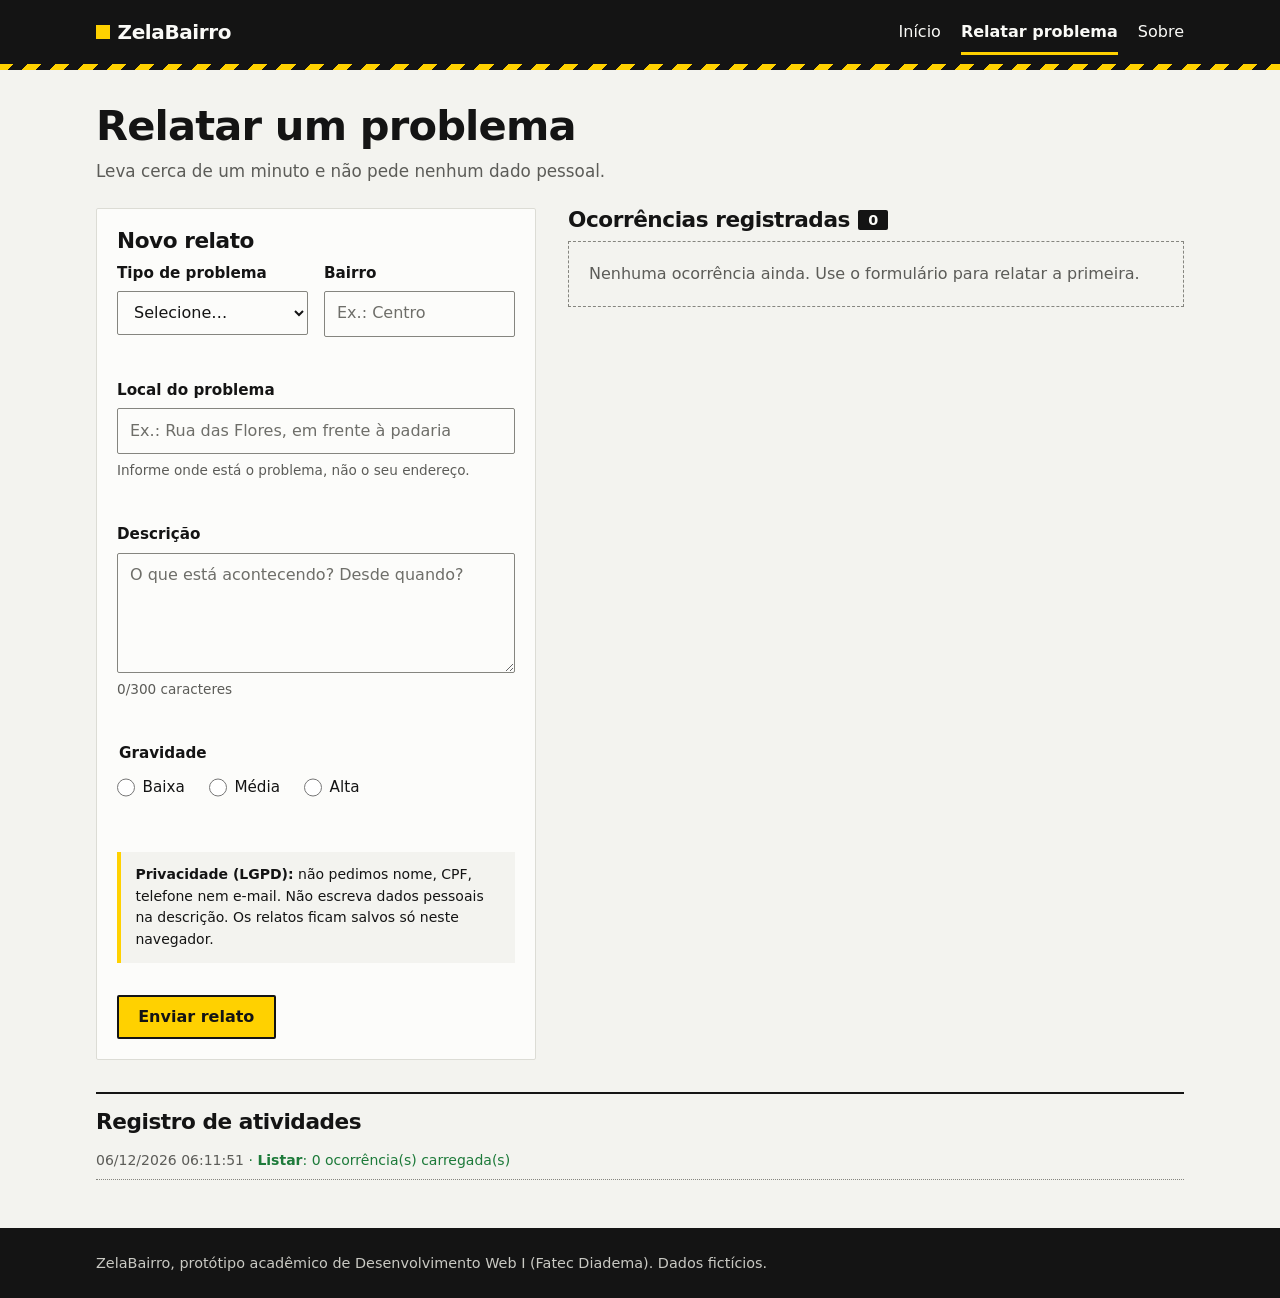
==== commit 7a2ec4de: "Ajustes do Taste Skill: print real no topo da página inicial, passos em linhas no lugar de 3 cards, " ====
--- a/relatar.html
+++ b/relatar.html
@@ -128,7 +128,7 @@
       </section>
 
       <!-- ========== REGISTRO DE ATIVIDADES ========== -->
-      <section class="cartao area-registro" aria-labelledby="titulo-registro">
+      <section class="area-registro" aria-labelledby="titulo-registro">
         <h2 id="titulo-registro">Registro de atividades</h2>
         <ol id="lista-registro" class="registro"></ol>
       </section>
@@ -137,7 +137,7 @@
 
   <footer class="rodape">
     <div class="largura-max">
-      <p>ZelaBairro · Protótipo acadêmico de Desenvolvimento Web I · Fatec Diadema · Dados fictícios</p>
+      <p>ZelaBairro, protótipo acadêmico de Desenvolvimento Web I (Fatec Diadema). Dados fictícios.</p>
     </div>
   </footer>
 </body>
--- a/css/style.css
+++ b/css/style.css
@@ -1,6 +1,8 @@
 /* ==========================================================
    ZelaBairro - folha de estilos principal
    Visual: preto e branco com o amarelo das placas de sinalização.
+   Regras do visual: um único acento (amarelo), um único raio de
+   borda (2px), sem sombras decorativas e sem branco ou preto puros.
    Abordagem Mobile First: os estilos base valem para celular.
    As media queries no final ampliam o layout:
      - tablet:  a partir de 768px
@@ -12,15 +14,16 @@
   color-scheme: light;
   --tinta: #141414;          /* quase preto: textos e fundos fortes */
   --texto-suave: #5c5c58;    /* textos secundários */
-  --papel: #ffffff;          /* superfícies (formulário, itens da lista) */
-  --fundo: #f5f5f1;          /* fundo da página */
-  --linha: #e0e0da;          /* bordas leves */
+  --claro: #fafaf7;          /* texto claro sobre o fundo preto */
+  --papel: #fcfcfa;          /* superfícies (formulário, itens da lista) */
+  --fundo: #f3f3ef;          /* fundo da página */
+  --linha: #dcdcd5;          /* bordas leves */
   --linha-forte: #85857f;    /* borda dos campos (contraste mínimo de 3:1) */
-  --sinal: #ffd100;          /* amarelo de sinalização */
+  --sinal: #ffd100;          /* amarelo de sinalização: o único acento */
   --erro: #b3261e;
   --sucesso: #1d7a3a;
   --info: #1f5fbf;
-  --raio: 4px;
+  --raio: 2px;               /* um único raio de borda no site todo */
 }
 
 /* ---------- 2. Base ---------- */
@@ -39,6 +42,7 @@
 body {
   margin: 0;
   min-height: 100vh;
+  min-height: 100dvh;          /* altura real da tela no celular */
   display: flex;               /* Flexbox: rodapé sempre no fim da página */
   flex-direction: column;
   font-family: system-ui, -apple-system, "Segoe UI", Roboto, Arial, sans-serif;
@@ -135,7 +139,7 @@
   display: inline-flex;
   align-items: center;
   gap: 0.5rem;
-  color: #ffffff;
+  color: var(--claro);
   font-size: 1.25rem;
   font-weight: 800;
   letter-spacing: -0.02em;
@@ -162,7 +166,7 @@
 .menu a {
   display: block;
   padding: 0.65rem 0;          /* área de toque com cerca de 44px de altura */
-  color: #ffffff;
+  color: var(--claro);
   text-decoration: none;
 }
 
@@ -219,7 +223,7 @@
 }
 
 .heroi h1 {
-  font-size: 2.4rem;
+  font-size: 2rem;
 }
 
 .heroi-lide {
@@ -235,49 +239,30 @@
   gap: 0.75rem 1.5rem;
 }
 
-/* Quadro com borda grossa, lembrando uma placa */
-.placa {
-  padding: 1.25rem 1.5rem 0.75rem;
-  border: 2px solid var(--tinta);
-  background-color: var(--papel);
-}
-
-.placa h2 {
-  font-size: 1.05rem;
-}
-
-.placa ul {
-  margin: 0;
-  padding: 0;
-  list-style: none;
-}
-
-.placa li {
-  display: flex;
-  align-items: center;
-  gap: 0.6rem;
-  padding: 0.55rem 0;
-  border-top: 1px solid var(--linha);
-  font-weight: 600;
-}
-
-.placa li::before {
-  content: "";
-  flex-shrink: 0;
-  width: 0.6rem;
-  height: 0.6rem;
-  background-color: var(--sinal);
-  outline: 1px solid var(--tinta);
-}
-
-.problema {
-  display: grid;
-  gap: 1.5rem;
+/* Print real da página Relatar, com a legenda embaixo da imagem */
+.heroi-imagem {
+  margin: 0;
+}
+
+.heroi-imagem img {
+  display: block;
+  width: 220px;
+  max-width: 100%;
+  height: auto;
+  border: 1px solid var(--tinta);
+  border-radius: var(--raio);
+}
+
+.heroi-imagem figcaption {
+  margin-top: 0.5rem;
+  color: var(--texto-suave);
+  font-size: 0.85rem;
 }
 
 /* Número em destaque com a fonte do dado */
 .numero {
-  margin: 0;
+  max-width: 46ch;
+  margin: 1.5rem 0 0;
   padding-left: 1rem;
   border-left: 6px solid var(--sinal);
   color: var(--texto-suave);
@@ -293,46 +278,33 @@
   font-variant-numeric: tabular-nums;
 }
 
-/* Cards do Bootstrap ("Como funciona") seguindo as cores do site */
-.card {
-  color: var(--tinta);
-}
-
-.card-text {
+/* "Como funciona": linhas do grid do Bootstrap separadas por traços */
+.passo {
+  padding: 1rem 0;
+  border-top: 1px solid var(--linha-forte);
+}
+
+.passo:last-child {
+  border-bottom: 1px solid var(--linha-forte);
+}
+
+.passo h3 {
+  margin: 0 0 0.25rem;
+}
+
+.passo p {
+  max-width: 60ch;
+  margin: 0;
   color: var(--texto-suave);
 }
 
 /* ---------- 6. Página Sobre ---------- */
-.lista-ods {
-  display: grid;
-  gap: 1.5rem;
-  margin: 0;
-  padding: 0;
-  list-style: none;
-}
-
-.lista-ods li {
-  padding-top: 0.75rem;
-  border-top: 6px solid var(--tinta);
-}
-
-/* Cores oficiais de cada ODS (ONU) */
-.lista-ods li.ods-9 { border-top-color: #fd6925; }
-.lista-ods li.ods-11 { border-top-color: #fd9d24; }
-.lista-ods li.ods-16 { border-top-color: #00689d; }
-
-.lista-ods p {
-  margin: 0;
-  color: var(--texto-suave);
-}
-
-.ods-numero {
-  display: block;
-  margin-bottom: 0.25rem;
-  color: var(--texto-suave);
-  font-size: 0.85rem;
-  font-weight: 700;
-  font-variant-numeric: tabular-nums;
+.lista-simples {
+  padding-left: 1.2rem;
+}
+
+.lista-simples li {
+  margin-bottom: 0.5rem;
 }
 
 .lista-definicoes {
@@ -369,8 +341,13 @@
   font-weight: 700;
   line-height: 1.2;
   text-decoration: none;
+  white-space: nowrap;         /* o texto do botão não quebra linha */
   cursor: pointer;
-  transition: background-color 0.12s, color 0.12s;
+}
+
+/* Ao clicar, o botão "afunda" 1px */
+.botao:active {
+  transform: translateY(1px);
 }
 
 .botao-primario {
@@ -450,6 +427,12 @@
   color: inherit;
 }
 
+/* Texto de exemplo com contraste suficiente para ler */
+.controle::placeholder {
+  color: #6e6e69;
+  opacity: 1;
+}
+
 /* Foco do campo: contorno preto com uma "aura" amarela */
 .controle:focus-visible {
   outline: 2px solid var(--tinta);
@@ -559,9 +542,9 @@
 .contador {
   min-width: 1.9rem;
   padding: 0.1rem 0.45rem;
-  border-radius: 3px;
+  border-radius: var(--raio);
   background-color: var(--tinta);
-  color: #ffffff;
+  color: var(--claro);
   font-size: 0.9rem;
   letter-spacing: 0;
   text-align: center;
@@ -633,28 +616,15 @@
 
 /* Etiquetas de gravidade e de status */
 .etiqueta {
-  display: inline-flex;
-  align-items: center;
-  gap: 0.35rem;
   font-size: 0.8rem;
   font-weight: 700;
   white-space: nowrap;
 }
 
-/* Gravidade: bolinha colorida + texto (a cor nunca é a única informação) */
+/* Gravidade: texto colorido (a cor nunca é a única informação) */
 .gravidade-baixa { color: #1d7a3a; }
 .gravidade-media { color: #8a5a00; }
 .gravidade-alta { color: #b3261e; }
-
-.gravidade-baixa::before,
-.gravidade-media::before,
-.gravidade-alta::before {
-  content: "";
-  width: 0.55rem;
-  height: 0.55rem;
-  border-radius: 50%;
-  background-color: currentColor;
-}
 
 /* Status: selo com borda, em letras maiúsculas pequenas */
 .status-aberto,
@@ -662,7 +632,7 @@
 .status-resolvido {
   padding: 0.1rem 0.45rem;
   border: 1px solid currentColor;
-  border-radius: 3px;
+  border-radius: var(--raio);
   font-size: 0.72rem;
   letter-spacing: 0.04em;
   text-transform: uppercase;
@@ -673,15 +643,19 @@
 .status-resolvido { color: var(--sucesso); }
 
 /* ---------- 10. Registro de atividades ---------- */
+.area-registro {
+  padding-top: 1rem;
+  border-top: 2px solid var(--tinta);
+}
+
 .registro {
   max-height: 280px;
   margin: 0;
   padding: 0;
   overflow-y: auto;
   list-style: none;
-  font-family: ui-monospace, "SFMono-Regular", Menlo, Consolas, monospace;
-  font-size: 0.82rem;
-  font-variant-numeric: tabular-nums;
+  font-size: 0.875rem;
+  font-variant-numeric: tabular-nums;   /* números alinhados na data e hora */
 }
 
 .registro li {
@@ -709,14 +683,6 @@
   margin: 0;
 }
 
-/* Quem pede menos movimento no sistema não recebe transições */
-@media (prefers-reduced-motion: reduce) {
-  * {
-    transition: none !important;
-    scroll-behavior: auto !important;
-  }
-}
-
 /* ==========================================================
    12. TABLET (a partir de 768px)
    ========================================================== */
@@ -729,11 +695,12 @@
     flex-direction: row;               /* logo à esquerda, menu à direita */
     align-items: center;
     justify-content: space-between;
+    min-height: 64px;
     padding-top: 0;
   }
 
   .heroi h1 {
-    font-size: 3.2rem;
+    font-size: 3rem;
   }
 
   .linha-campos {
@@ -742,10 +709,6 @@
 
   .lista-ocorrencias {
     grid-template-columns: repeat(2, 1fr);
-  }
-
-  .lista-ods {
-    grid-template-columns: repeat(3, 1fr);
   }
 
   .lista-definicoes div {
@@ -759,20 +722,18 @@
    ========================================================== */
 @media (min-width: 1024px) {
   .heroi {
-    grid-template-columns: 7fr 4fr;    /* texto maior à esquerda, placa à direita */
-    align-items: end;
-    gap: 3rem;
-    padding: 2rem 0 3.5rem;
+    grid-template-columns: 1fr auto;   /* texto à esquerda, print à direita */
+    align-items: center;
+    gap: 4rem;
+    padding: 1.5rem 0 3rem;
   }
 
   .heroi h1 {
-    font-size: 3.6rem;
-  }
-
-  .problema {
-    grid-template-columns: 7fr 4fr;
-    align-items: start;
-    gap: 3rem;
+    font-size: 3.4rem;
+  }
+
+  .heroi-imagem img {
+    width: 300px;
   }
 
   .layout-relatar {
